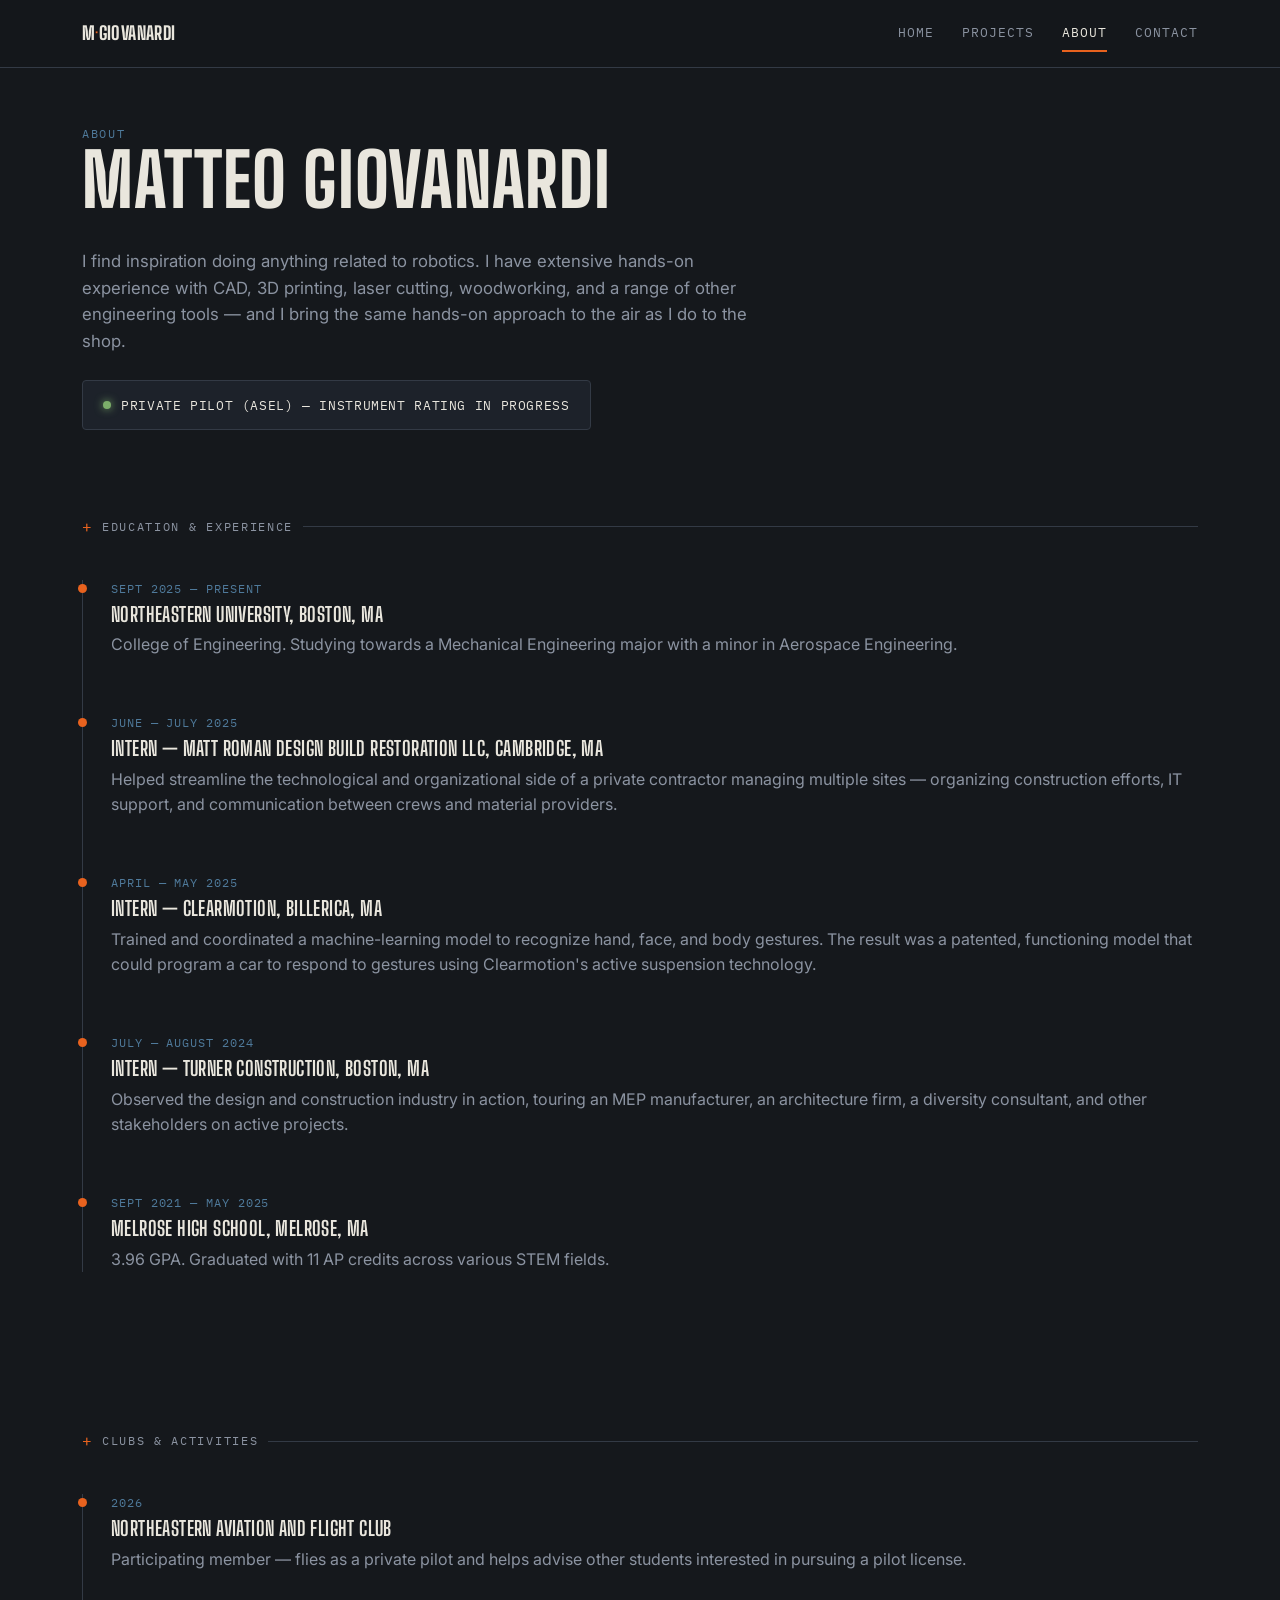
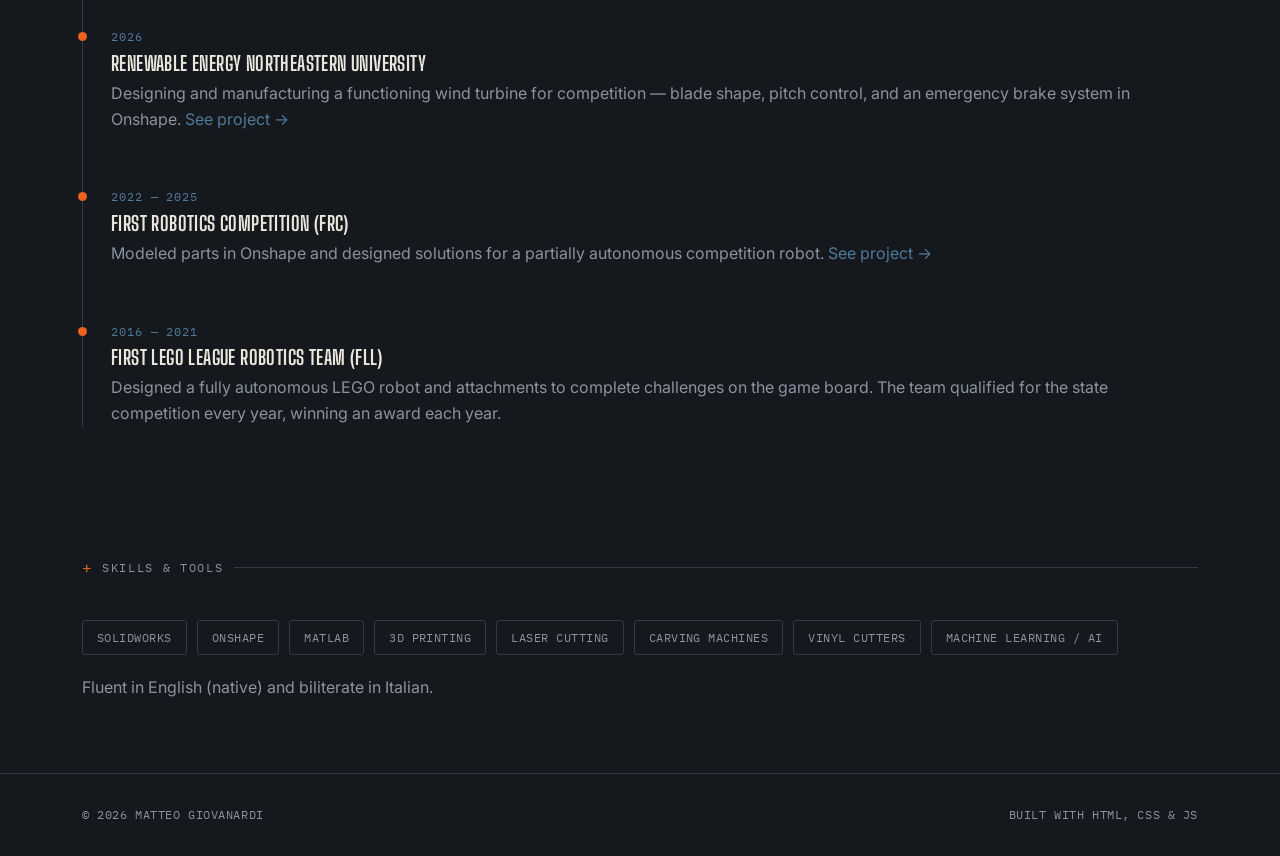
==== about.html @ d6d975fe "Add portfolio site Static HTML/CSS/JS portfolio, served from the repo root as a GitHub Pages user si" ====
<!DOCTYPE html>
<html lang="en">
<head>
<meta charset="UTF-8">
<meta name="viewport" content="width=device-width, initial-scale=1.0">
<title>About — Matteo Giovanardi</title>
<meta name="description" content="About Matteo Giovanardi — mechanical engineering student, aerospace minor, private pilot.">
<link rel="stylesheet" href="css/styles.css">
</head>
<body data-page="about">

<nav class="site-nav">
  <div class="wrap">
    <a class="nav-mark" href="index.html">M<span>·</span>GIOVANARDI</a>
    <button class="nav-toggle" aria-label="Toggle navigation">≡</button>
    <ul class="nav-links">
      <li><a data-page="home" href="index.html">Home</a></li>
      <li><a data-page="projects" href="projects.html">Projects</a></li>
      <li><a data-page="about" href="about.html">About</a></li>
      <li><a data-page="contact" href="contact.html">Contact</a></li>
    </ul>
  </div>
</nav>

<header style="padding:56px 0 0;">
  <div class="wrap">
    <div class="eyebrow">About</div>
    <h1>Matteo Giovanardi</h1>
    <p class="dim" style="max-width:64ch; font-size:1.05rem;">
      I find inspiration doing anything related to robotics. I have extensive
      hands-on experience with CAD, 3D printing, laser cutting, woodworking,
      and a range of other engineering tools — and I bring the same
      hands-on approach to the air as I do to the shop.
    </p>
    <div class="status-gauge" style="margin-top:8px;">
      <span class="dot"></span>
      Private Pilot (ASEL) — Instrument Rating in progress
    </div>
  </div>
</header>

<section>
  <div class="wrap">
    <div class="tick-rule"><span class="tick-label">Education &amp; Experience</span></div>
    <div class="timeline">

      <div class="timeline-item">
        <div class="t-date">Sept 2025 — Present</div>
        <h3>Northeastern University, Boston, MA</h3>
        <p class="dim">College of Engineering. Studying towards a Mechanical Engineering
          major with a minor in Aerospace Engineering.</p>
      </div>

      <div class="timeline-item">
        <div class="t-date">June — July 2025</div>
        <h3>Intern — Matt Roman Design Build Restoration LLC, Cambridge, MA</h3>
        <p class="dim">Helped streamline the technological and organizational side of a
          private contractor managing multiple sites — organizing construction
          efforts, IT support, and communication between crews and material
          providers.</p>
      </div>

      <div class="timeline-item">
        <div class="t-date">April — May 2025</div>
        <h3>Intern — Clearmotion, Billerica, MA</h3>
        <p class="dim">Trained and coordinated a machine-learning model to recognize
          hand, face, and body gestures. The result was a patented, functioning
          model that could program a car to respond to gestures using
          Clearmotion's active suspension technology.</p>
      </div>

      <div class="timeline-item">
        <div class="t-date">July — August 2024</div>
        <h3>Intern — Turner Construction, Boston, MA</h3>
        <p class="dim">Observed the design and construction industry in action,
          touring an MEP manufacturer, an architecture firm, a diversity
          consultant, and other stakeholders on active projects.</p>
      </div>

      <div class="timeline-item">
        <div class="t-date">Sept 2021 — May 2025</div>
        <h3>Melrose High School, Melrose, MA</h3>
        <p class="dim">3.96 GPA. Graduated with 11 AP credits across various STEM
          fields.</p>
      </div>

    </div>
  </div>
</section>

<section class="tight">
  <div class="wrap">
    <div class="tick-rule"><span class="tick-label">Clubs &amp; Activities</span></div>
    <div class="timeline">
      <div class="timeline-item">
        <div class="t-date">2026</div>
        <h3>Northeastern Aviation and Flight Club</h3>
        <p class="dim">Participating member — flies as a private pilot and helps
          advise other students interested in pursuing a pilot license.</p>
      </div>
      <div class="timeline-item">
        <div class="t-date">2026</div>
        <h3>Renewable Energy Northeastern University</h3>
        <p class="dim">Designing and manufacturing a functioning wind turbine for
          competition — blade shape, pitch control, and an emergency brake
          system in Onshape. <a href="project.html?slug=wind-turbine-competition">See project →</a></p>
      </div>
      <div class="timeline-item">
        <div class="t-date">2022 — 2025</div>
        <h3>FIRST Robotics Competition (FRC)</h3>
        <p class="dim">Modeled parts in Onshape and designed solutions for a
          partially autonomous competition robot. <a href="project.html?slug=frc-robot-design">See project →</a></p>
      </div>
      <div class="timeline-item">
        <div class="t-date">2016 — 2021</div>
        <h3>First LEGO League Robotics Team (FLL)</h3>
        <p class="dim">Designed a fully autonomous LEGO robot and attachments to
          complete challenges on the game board. The team qualified for the
          state competition every year, winning an award each year.</p>
      </div>
    </div>
  </div>
</section>

<section class="tight">
  <div class="wrap">
    <div class="tick-rule"><span class="tick-label">Skills &amp; Tools</span></div>
    <div class="skills-grid">
      <span class="chip">SolidWorks</span>
      <span class="chip">Onshape</span>
      <span class="chip">MATLAB</span>
      <span class="chip">3D Printing</span>
      <span class="chip">Laser Cutting</span>
      <span class="chip">Carving Machines</span>
      <span class="chip">Vinyl Cutters</span>
      <span class="chip">Machine Learning / AI</span>
    </div>
    <p class="dim" style="margin-top:20px;">Fluent in English (native) and biliterate in Italian.</p>
  </div>
</section>

<footer>
  <div class="wrap" style="display:flex;justify-content:space-between;width:100%;flex-wrap:wrap;gap:10px;">
    <span>© 2026 Matteo Giovanardi</span>
    <span>Built with HTML, CSS &amp; JS</span>
  </div>
</footer>

<script src="js/projects-data.js"></script>
<script src="js/main.js"></script>
</body>
</html>
---- css/styles.css ----
/* =========================================================
   Matteo Giovanardi — Portfolio
   Design language: instrument panel + engineering title block.
   Grounded in the actual materials of the work: machined part
   tags, drawing spec sheets, panel switches, placard type.
   ========================================================= */

@import url('https://fonts.googleapis.com/css2?family=Big+Shoulders+Display:wght@600;700;800&family=Inter:wght@400;500;600&family=IBM+Plex+Mono:wght@400;500;600&display=swap');

:root {
  /* Color */
  --color-bg: #15181c;
  --color-surface: #1d222a;
  --color-surface-raised: #262c35;
  --color-text: #e9e6dd;
  --color-text-dim: #8b93a1;
  --color-accent: #e8621e;
  --color-accent-dim: #a8481a;
  --color-accent-2: #4f7a9b;
  --color-rule: #333a45;

  /* Type */
  --font-display: 'Big Shoulders Display', sans-serif;
  --font-body: 'Inter', sans-serif;
  --font-mono: 'IBM Plex Mono', monospace;

  /* Layout */
  --content-width: 1180px;
  --nav-height: 68px;
}

* { box-sizing: border-box; }

html { scroll-behavior: smooth; }

body {
  margin: 0;
  background: var(--color-bg);
  color: var(--color-text);
  font-family: var(--font-body);
  font-size: 16px;
  line-height: 1.6;
  -webkit-font-smoothing: antialiased;
}

@media (prefers-reduced-motion: reduce) {
  html { scroll-behavior: auto; }
  * { animation-duration: 0.001ms !important; transition-duration: 0.001ms !important; }
}

a { color: var(--color-accent-2); text-decoration: none; }
a:hover { color: var(--color-accent); }

img { max-width: 100%; display: block; }

:focus-visible {
  outline: 2px solid var(--color-accent);
  outline-offset: 3px;
}

.wrap {
  max-width: var(--content-width);
  margin: 0 auto;
  padding: 0 32px;
}

.eyebrow {
  font-family: var(--font-mono);
  font-size: 12px;
  letter-spacing: 0.14em;
  text-transform: uppercase;
  color: var(--color-accent-2);
}

h1, h2, h3 {
  font-family: var(--font-display);
  font-weight: 700;
  text-transform: uppercase;
  letter-spacing: 0.01em;
  margin: 0 0 0.4em 0;
  line-height: 1.02;
}

h1 { font-size: clamp(2.6rem, 6vw, 4.6rem); font-weight: 800; }
h2 { font-size: clamp(1.7rem, 3.4vw, 2.4rem); }
h3 { font-size: 1.25rem; letter-spacing: 0.02em; }

p { margin: 0 0 1em 0; color: var(--color-text); }
.dim { color: var(--color-text-dim); }

/* ---------- Nav: instrument-panel strip ---------- */

.site-nav {
  position: sticky;
  top: 0;
  z-index: 50;
  height: var(--nav-height);
  display: flex;
  align-items: center;
  background: rgba(21, 24, 28, 0.92);
  backdrop-filter: blur(6px);
  border-bottom: 1px solid var(--color-rule);
}

.site-nav .wrap {
  display: flex;
  align-items: center;
  justify-content: space-between;
  width: 100%;
}

.nav-mark {
  font-family: var(--font-display);
  font-weight: 800;
  font-size: 1.15rem;
  letter-spacing: 0.02em;
  text-transform: uppercase;
  color: var(--color-text);
}
.nav-mark span { color: var(--color-accent); }
.nav-mark:hover { color: var(--color-text); }

.nav-links {
  display: flex;
  gap: 28px;
  list-style: none;
  margin: 0;
  padding: 0;
  font-family: var(--font-mono);
  font-size: 12.5px;
  letter-spacing: 0.08em;
  text-transform: uppercase;
}

.nav-links a {
  color: var(--color-text-dim);
  position: relative;
  padding-bottom: 4px;
  display: inline-block;
}
.nav-links a:hover { color: var(--color-text); }
.nav-links a.active { color: var(--color-text); }
.nav-links a.active::after {
  content: "";
  position: absolute;
  left: 0; right: 0; bottom: -6px;
  height: 2px;
  background: var(--color-accent);
}

.nav-toggle {
  display: none;
  background: none;
  border: 1px solid var(--color-rule);
  color: var(--color-text);
  width: 40px;
  height: 36px;
  border-radius: 3px;
  font-family: var(--font-mono);
  font-size: 16px;
  cursor: pointer;
}

@media (max-width: 720px) {
  .nav-links {
    position: absolute;
    top: var(--nav-height);
    left: 0; right: 0;
    background: var(--color-bg);
    border-bottom: 1px solid var(--color-rule);
    flex-direction: column;
    gap: 0;
    padding: 8px 32px 16px;
    display: none;
  }
  .nav-links.open { display: flex; }
  .nav-links li { padding: 10px 0; border-bottom: 1px solid var(--color-rule); }
  .nav-links li:last-child { border-bottom: none; }
  .nav-toggle { display: block; }
}

/* ---------- Cross-hair rule / section divider ---------- */

.tick-rule {
  display: flex;
  align-items: center;
  gap: 10px;
  margin: 0 0 40px 0;
  color: var(--color-text-dim);
}
.tick-rule::before {
  content: "+";
  font-family: var(--font-mono);
  color: var(--color-accent);
}
.tick-rule::after {
  content: "";
  flex: 1;
  height: 1px;
  background: var(--color-rule);
}
.tick-rule .tick-label {
  font-family: var(--font-mono);
  font-size: 12px;
  letter-spacing: 0.14em;
  text-transform: uppercase;
}

section { padding: 84px 0; }
section.tight { padding: 56px 0; }

/* ---------- Hero ---------- */

.hero {
  position: relative;
  min-height: 86vh;
  display: flex;
  align-items: flex-end;
  overflow: hidden;
  border-bottom: 1px solid var(--color-rule);
}

.hero-media {
  position: absolute;
  inset: 0;
  z-index: 0;
}
.hero-media img {
  width: 100%; height: 100%;
  object-fit: cover;
  object-position: center 60%;
  filter: saturate(0.9) brightness(0.55);
}
.hero-media::after {
  content: "";
  position: absolute; inset: 0;
  background: linear-gradient(180deg, rgba(21,24,28,0.35) 0%, rgba(21,24,28,0.55) 45%, rgba(21,24,28,0.97) 100%);
}

.hero-content {
  position: relative;
  z-index: 1;
  width: 100%;
  padding: 64px 0 56px;
}

.hero-role {
  font-family: var(--font-mono);
  font-size: 13px;
  letter-spacing: 0.12em;
  text-transform: uppercase;
  color: var(--color-accent);
  margin-bottom: 14px;
}

.hero h1 { color: var(--color-accent-2); max-width: 12ch; }

.hero-sub {
  max-width: 54ch;
  font-size: 1.05rem;
  color: var(--color-text-dim);
  margin-top: 18px;
}

.hero-actions {
  display: flex;
  gap: 14px;
  margin-top: 32px;
  flex-wrap: wrap;
}

/* ---------- Buttons ---------- */

.btn {
  display: inline-flex;
  align-items: center;
  gap: 8px;
  font-family: var(--font-mono);
  font-size: 13px;
  letter-spacing: 0.06em;
  text-transform: uppercase;
  padding: 13px 22px;
  border-radius: 3px;
  border: 1px solid var(--color-rule);
  transition: border-color 0.15s ease, background 0.15s ease, color 0.15s ease;
}

.btn-primary {
  background: var(--color-accent);
  border-color: var(--color-accent);
  color: var(--color-bg);
  font-weight: 600;
}
.btn-primary:hover { background: #ff7128; border-color: #ff7128; color: var(--color-bg); }

.btn-ghost { color: var(--color-text); }
.btn-ghost:hover { border-color: var(--color-text-dim); color: var(--color-text); }

/* ---------- Stat strip (title-block style) ---------- */

.spec-strip {
  display: grid;
  grid-template-columns: repeat(4, 1fr);
  border-top: 1px solid var(--color-rule);
  border-bottom: 1px solid var(--color-rule);
}
.spec-cell {
  padding: 20px 24px;
  border-right: 1px solid var(--color-rule);
}
.spec-cell:last-child { border-right: none; }
.spec-cell .label {
  font-family: var(--font-mono);
  font-size: 11px;
  letter-spacing: 0.12em;
  text-transform: uppercase;
  color: var(--color-text-dim);
  margin-bottom: 6px;
}
.spec-cell .value {
  font-family: var(--font-display);
  font-size: 1.5rem;
  font-weight: 700;
  text-transform: uppercase;
}

@media (max-width: 720px) {
  .spec-strip { grid-template-columns: repeat(2, 1fr); }
  .spec-cell:nth-child(2n) { border-right: none; }
  .spec-cell:nth-child(n+3) { border-top: 1px solid var(--color-rule); }
}

/* ---------- Category filter (panel switches) ---------- */

.filter-row {
  display: flex;
  flex-wrap: wrap;
  gap: 10px;
  margin-bottom: 44px;
}

.filter-btn {
  font-family: var(--font-mono);
  font-size: 12px;
  letter-spacing: 0.08em;
  text-transform: uppercase;
  padding: 9px 16px;
  border: 1px solid var(--color-rule);
  border-radius: 20px;
  background: transparent;
  color: var(--color-text-dim);
  cursor: pointer;
  transition: all 0.15s ease;
}
.filter-btn:hover { border-color: var(--color-text-dim); color: var(--color-text); }
.filter-btn.active {
  background: var(--color-accent);
  border-color: var(--color-accent);
  color: var(--color-bg);
  font-weight: 600;
}

/* ---------- Project grid + part-tag cards ---------- */

.project-grid {
  display: grid;
  grid-template-columns: repeat(3, 1fr);
  gap: 28px;
}

@media (max-width: 980px) { .project-grid { grid-template-columns: repeat(2, 1fr); } }
@media (max-width: 640px) { .project-grid { grid-template-columns: 1fr; } }

.project-card {
  background: var(--color-surface);
  border: 1px solid var(--color-rule);
  border-radius: 4px;
  overflow: hidden;
  display: flex;
  flex-direction: column;
  transition: transform 0.18s ease, border-color 0.18s ease;
}
.project-card:hover {
  transform: translateY(-3px);
  border-color: var(--color-accent-dim);
}

.card-media {
  aspect-ratio: 4 / 3;
  background: var(--color-surface-raised);
  position: relative;
  overflow: hidden;
}
.card-media img { width: 100%; height: 100%; object-fit: cover; }
.card-media .no-image {
  position: absolute; inset: 0;
  display: flex; align-items: center; justify-content: center;
  font-family: var(--font-mono);
  font-size: 12px;
  color: var(--color-text-dim);
  letter-spacing: 0.08em;
  text-transform: uppercase;
}

.card-tag-strip {
  display: flex;
  justify-content: space-between;
  align-items: center;
  padding: 10px 16px;
  font-family: var(--font-mono);
  font-size: 11px;
  letter-spacing: 0.08em;
  text-transform: uppercase;
  color: var(--color-accent-2);
  border-bottom: 1px solid var(--color-rule);
}

.card-body { padding: 18px 18px 20px; flex: 1; display: flex; flex-direction: column; }
.card-body h3 { margin-bottom: 8px; }
.card-body p { font-size: 0.92rem; color: var(--color-text-dim); flex: 1; }

.chip-row { display: flex; flex-wrap: wrap; gap: 6px; margin-top: 12px; }
.chip {
  font-family: var(--font-mono);
  font-size: 10.5px;
  letter-spacing: 0.04em;
  text-transform: uppercase;
  padding: 4px 9px;
  border: 1px solid var(--color-rule);
  border-radius: 3px;
  color: var(--color-text-dim);
}

.card-link {
  display: block;
  color: inherit;
  text-decoration: none;
}
.card-link:hover .card-body h3 { color: var(--color-accent); }

.draft-flag {
  color: var(--color-accent);
  font-family: var(--font-mono);
  font-size: 10px;
  letter-spacing: 0.06em;
}

/* ---------- Project detail page ---------- */

.detail-header { padding: 48px 0 32px; border-bottom: 1px solid var(--color-rule); }
.back-link {
  font-family: var(--font-mono);
  font-size: 12px;
  letter-spacing: 0.08em;
  text-transform: uppercase;
  color: var(--color-text-dim);
  display: inline-block;
  margin-bottom: 22px;
}
.back-link:hover { color: var(--color-accent); }

.detail-layout {
  display: grid;
  grid-template-columns: 1fr 300px;
  gap: 56px;
  align-items: start;
  padding: 48px 0 96px;
}
@media (max-width: 860px) { .detail-layout { grid-template-columns: 1fr; } }

.detail-media img {
  width: 100%;
  border-radius: 4px;
  border: 1px solid var(--color-rule);
  margin-bottom: 16px;
}
.detail-media-thumbs { display: flex; gap: 10px; }
.detail-media-thumbs img {
  width: 84px; height: 64px; object-fit: cover;
  border-radius: 3px; border: 1px solid var(--color-rule);
  cursor: pointer;
}

.detail-body p { font-size: 1.02rem; }

.spec-sheet {
  background: var(--color-surface);
  border: 1px solid var(--color-rule);
  border-radius: 4px;
  padding: 24px;
  position: sticky;
  top: calc(var(--nav-height) + 24px);
}
.spec-sheet .spec-title {
  font-family: var(--font-mono);
  font-size: 11px;
  letter-spacing: 0.14em;
  text-transform: uppercase;
  color: var(--color-accent);
  border-bottom: 1px solid var(--color-rule);
  padding-bottom: 12px;
  margin-bottom: 16px;
}
.spec-row { margin-bottom: 16px; }
.spec-row .label {
  font-family: var(--font-mono);
  font-size: 10.5px;
  letter-spacing: 0.1em;
  text-transform: uppercase;
  color: var(--color-text-dim);
  margin-bottom: 4px;
}
.spec-row .val { font-size: 0.94rem; }
.spec-row .chip-row { margin-top: 4px; }
.spec-links { display: flex; flex-direction: column; gap: 8px; margin-top: 4px; }

/* ---------- About page ---------- */

.timeline { border-left: 1px solid var(--color-rule); padding-left: 28px; }
.timeline-item { position: relative; padding-bottom: 40px; }
.timeline-item:last-child { padding-bottom: 0; }
.timeline-item::before {
  content: "";
  position: absolute;
  left: -33px; top: 4px;
  width: 9px; height: 9px;
  border-radius: 50%;
  background: var(--color-accent);
}
.timeline-item .t-date {
  font-family: var(--font-mono);
  font-size: 11.5px;
  letter-spacing: 0.08em;
  text-transform: uppercase;
  color: var(--color-accent-2);
  margin-bottom: 6px;
}

.status-gauge {
  display: inline-flex;
  align-items: center;
  gap: 10px;
  background: var(--color-surface);
  border: 1px solid var(--color-rule);
  border-radius: 4px;
  padding: 14px 20px;
  font-family: var(--font-mono);
  font-size: 12.5px;
  letter-spacing: 0.05em;
  text-transform: uppercase;
}
.status-gauge .dot {
  width: 8px; height: 8px; border-radius: 50%;
  background: #7cae6a;
  box-shadow: 0 0 8px #7cae6a;
}

.skills-grid { display: flex; flex-wrap: wrap; gap: 10px; }
.skills-grid .chip { font-size: 12px; padding: 7px 14px; }

/* ---------- Contact ---------- */

.contact-grid {
  display: grid;
  grid-template-columns: repeat(3, 1fr);
  gap: 20px;
}
@media (max-width: 720px) { .contact-grid { grid-template-columns: 1fr; } }

.contact-card {
  background: var(--color-surface);
  border: 1px solid var(--color-rule);
  border-radius: 4px;
  padding: 26px;
}
.contact-card .label {
  font-family: var(--font-mono);
  font-size: 11px;
  letter-spacing: 0.12em;
  text-transform: uppercase;
  color: var(--color-text-dim);
  margin-bottom: 10px;
}
.contact-card .value { font-size: 1.05rem; font-weight: 500; }

/* ---------- Footer ---------- */

footer {
  border-top: 1px solid var(--color-rule);
  padding: 32px 0;
  font-family: var(--font-mono);
  font-size: 11.5px;
  letter-spacing: 0.05em;
  text-transform: uppercase;
  color: var(--color-text-dim);
  display: flex;
  justify-content: space-between;
  flex-wrap: wrap;
  gap: 10px;
}

.empty-state {
  padding: 60px 20px;
  text-align: center;
  color: var(--color-text-dim);
  font-family: var(--font-mono);
  font-size: 13px;
  letter-spacing: 0.06em;
  text-transform: uppercase;
  border: 1px dashed var(--color-rule);
  border-radius: 4px;
}
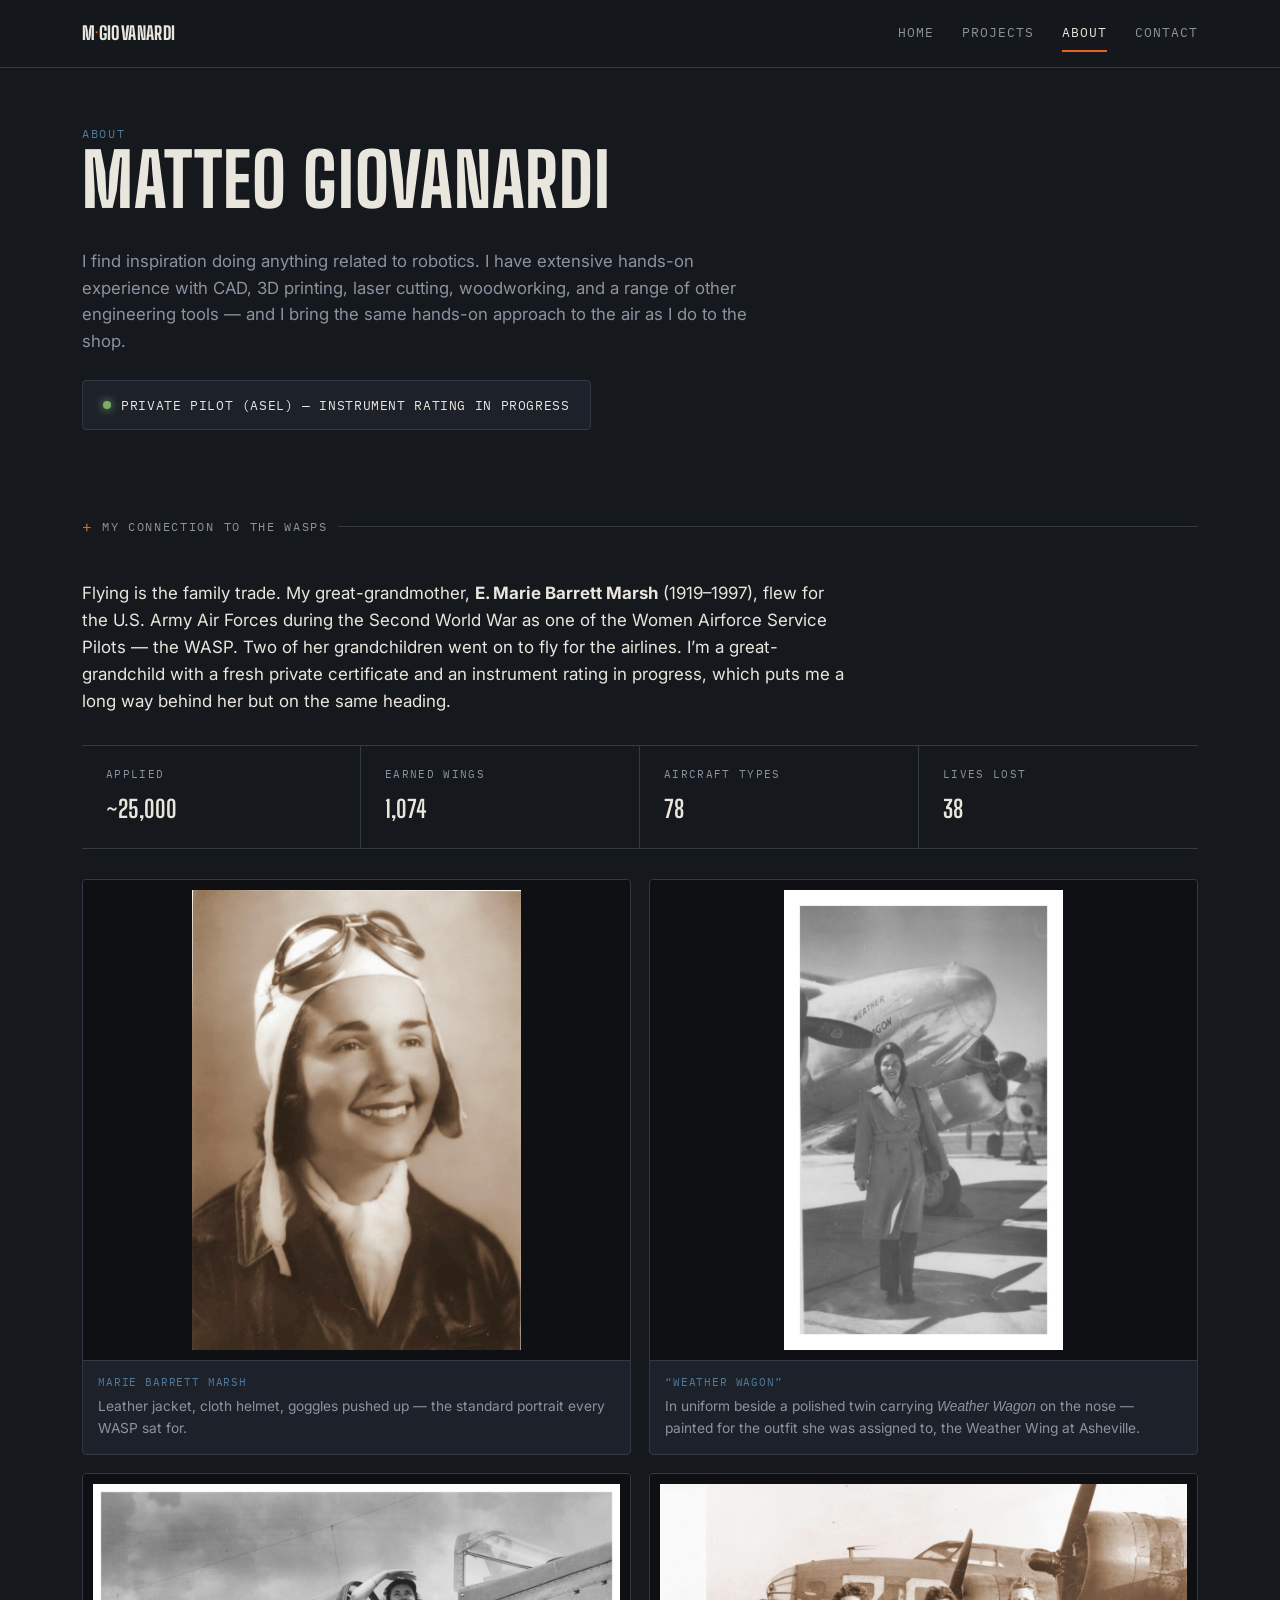
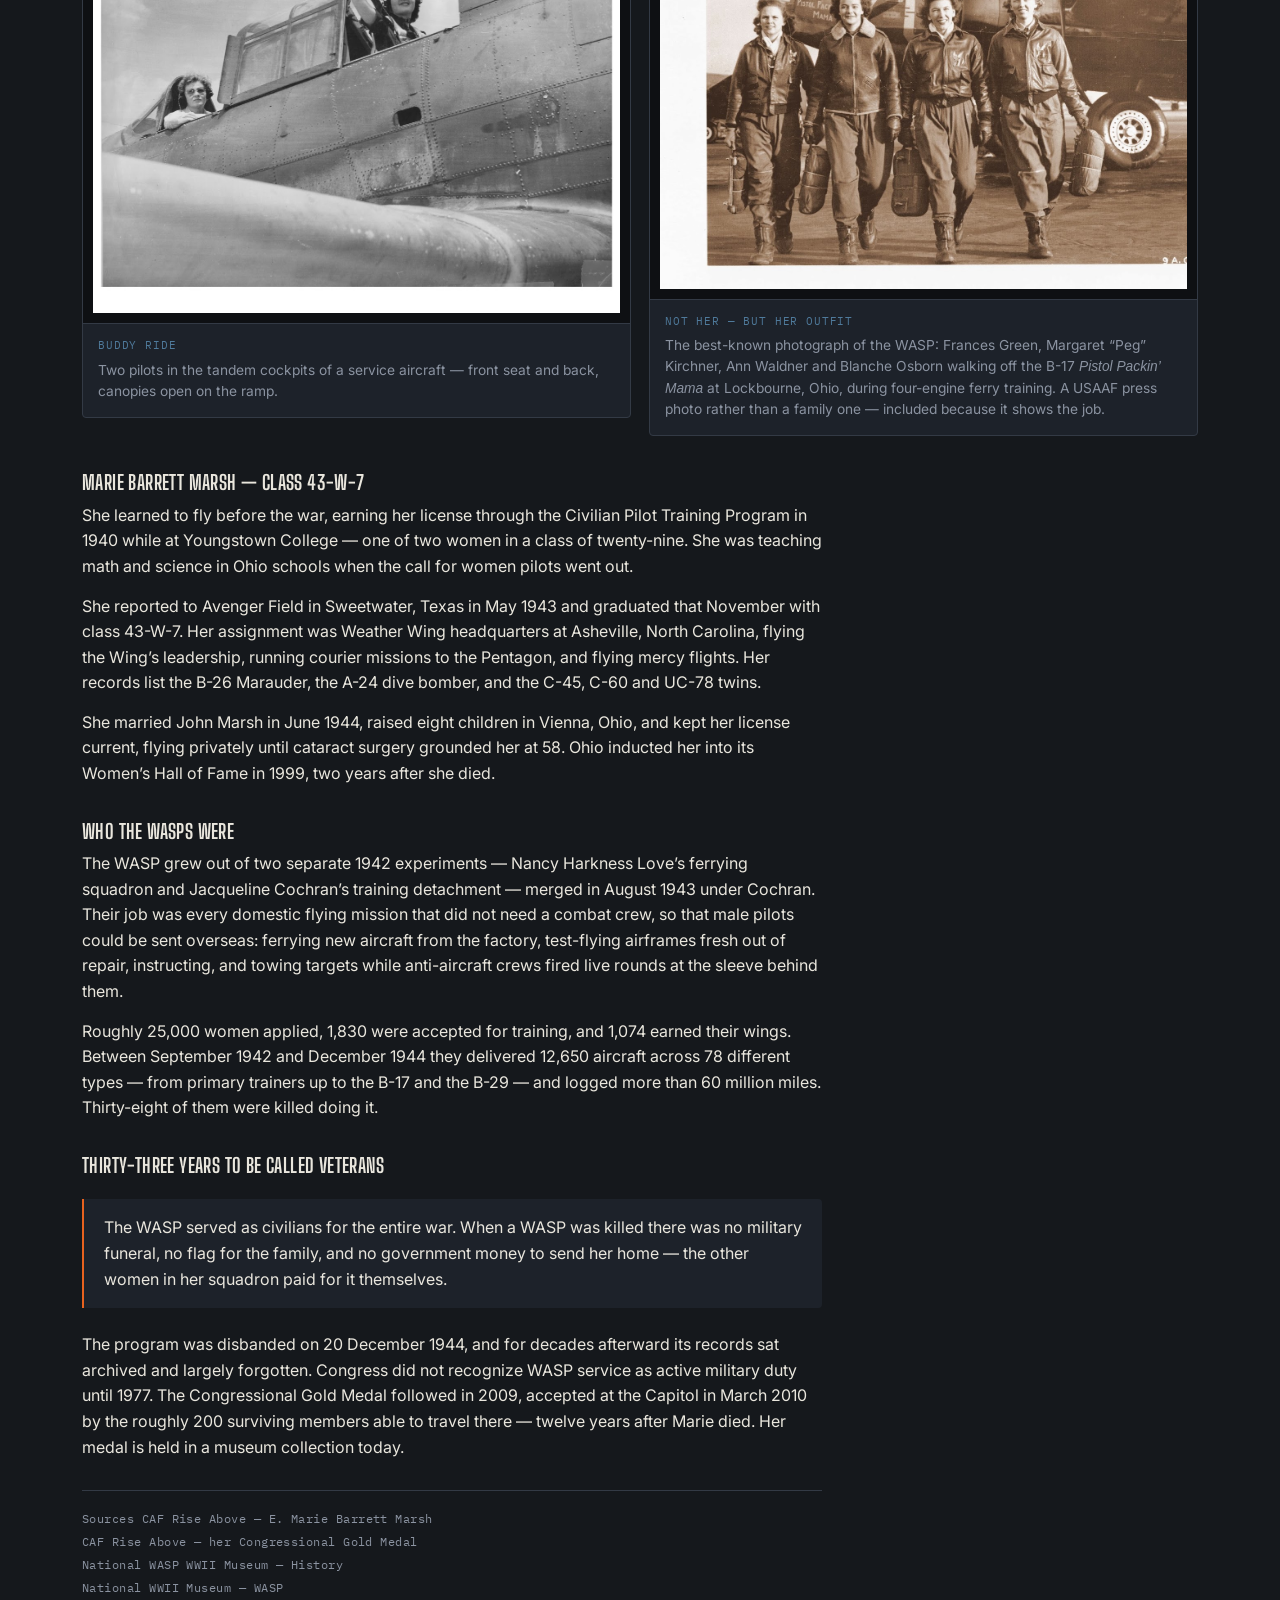
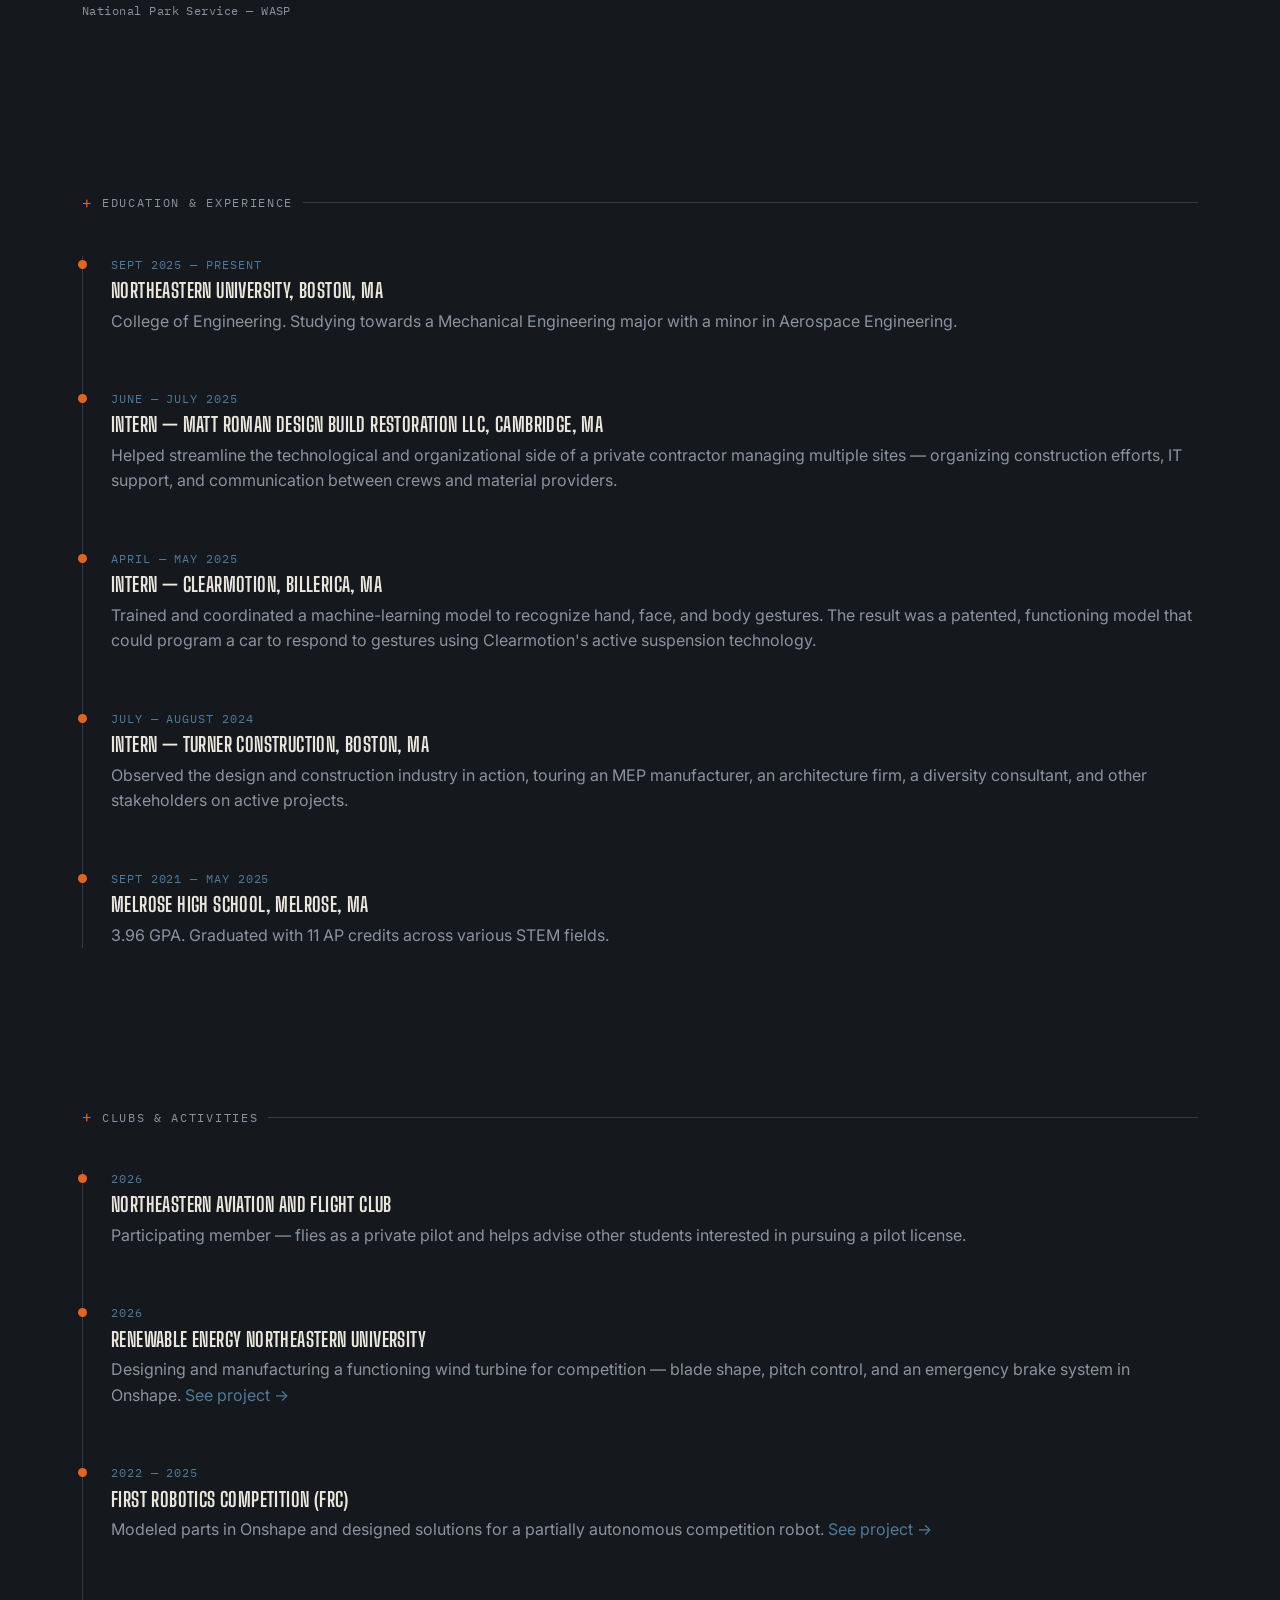
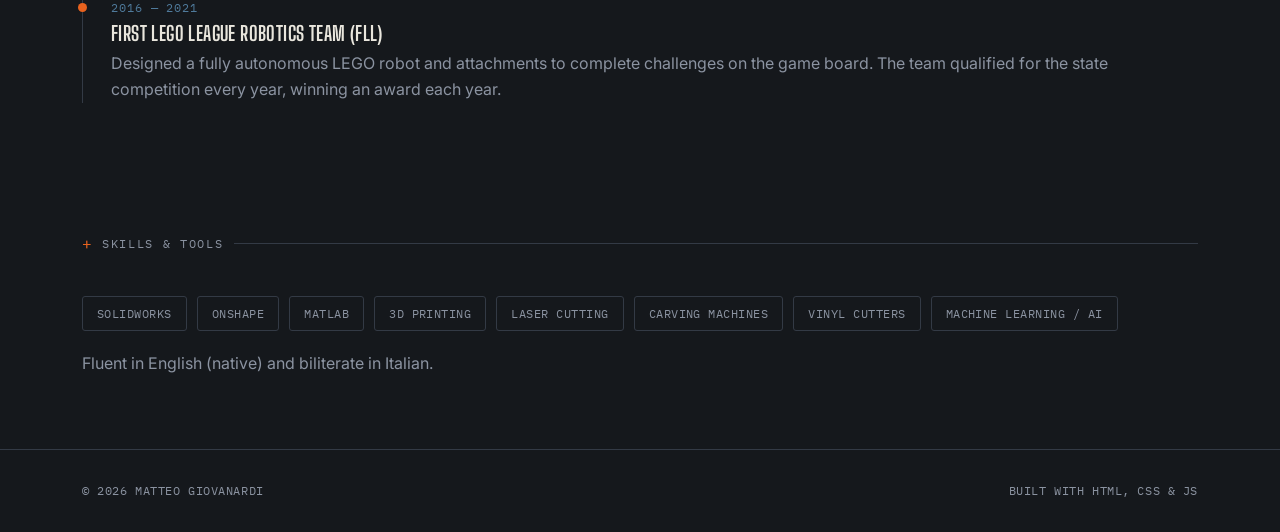
==== commit 3305d81f: "About: add "My Connection to the WASPs" section Adds a section to about.html on the family connectio" ====
--- a/about.html
+++ b/about.html
@@ -4,7 +4,7 @@
 <meta charset="UTF-8">
 <meta name="viewport" content="width=device-width, initial-scale=1.0">
 <title>About — Matteo Giovanardi</title>
-<meta name="description" content="About Matteo Giovanardi — mechanical engineering student, aerospace minor, private pilot.">
+<meta name="description" content="About Matteo Giovanardi — mechanical engineering student at Northeastern, aerospace minor, private pilot — and the story of his great-grandmother Marie Barrett Marsh, a WWII Women Airforce Service Pilot (WASP).">
 <link rel="stylesheet" href="css/styles.css">
 </head>
 <body data-page="about">
@@ -41,6 +41,175 @@
 
 <section>
   <div class="wrap">
+    <div class="tick-rule"><span class="tick-label">My Connection to the WASPs</span></div>
+
+    <p class="wasp-lede">
+      Flying is the family trade. My great-grandmother, <strong>E. Marie Barrett
+      Marsh</strong> (1919&ndash;1997), flew for the U.S. Army Air Forces during the
+      Second World War as one of the Women Airforce Service Pilots &mdash; the WASP.
+      Two of her grandchildren went on to fly for the airlines. I&rsquo;m a
+      great-grandchild with a fresh private certificate and an instrument rating in
+      progress, which puts me a long way behind her but on the same heading.
+    </p>
+
+    <div class="spec-strip">
+      <div class="spec-cell">
+        <div class="label">Applied</div>
+        <div class="value">~25,000</div>
+      </div>
+      <div class="spec-cell">
+        <div class="label">Earned Wings</div>
+        <div class="value">1,074</div>
+      </div>
+      <div class="spec-cell">
+        <div class="label">Aircraft Types</div>
+        <div class="value">78</div>
+      </div>
+      <div class="spec-cell">
+        <div class="label">Lives Lost</div>
+        <div class="value">38</div>
+      </div>
+    </div>
+
+    <!--
+      PHOTO CAPTIONS - please verify before this merges to main:
+        1. "Weather Wagon" - aircraft type not identified. Her records list the
+           C-45, C-60 and UC-78 twins; if you know which one this is, name it.
+        2. "Buddy ride" - is Marie in this photo, and which seat? Type unconfirmed.
+        3. Portrait - assumed to be Marie. Add the date if you know it.
+        4. B-17 photo is the well-known USAAF press photograph, NOT family.
+           Captioned as such deliberately. Do not let it read as her.
+    -->
+    <div class="archive-grid">
+
+      <figure>
+        <div class="frame">
+          <img src="assets/images/wasp/marie-barrett-marsh-portrait.jpg"
+               alt="Portrait of Marie Barrett Marsh in a leather flight jacket, cloth flying helmet and goggles.">
+        </div>
+        <figcaption>
+          <span class="cap-label">Marie Barrett Marsh</span>
+          Leather jacket, cloth helmet, goggles pushed up &mdash; the standard
+          portrait every WASP sat for.
+        </figcaption>
+      </figure>
+
+      <figure>
+        <div class="frame">
+          <img src="assets/images/wasp/marie-barrett-marsh-weather-wagon.jpg"
+               alt="A WASP in uniform standing in front of a polished twin-engine aircraft with WEATHER WAGON painted on the nose.">
+        </div>
+        <figcaption>
+          <span class="cap-label">&ldquo;Weather Wagon&rdquo;</span>
+          In uniform beside a polished twin carrying <em>Weather Wagon</em> on the
+          nose &mdash; painted for the outfit she was assigned to, the Weather Wing
+          at Asheville.
+        </figcaption>
+      </figure>
+
+      <figure>
+        <div class="frame">
+          <img src="assets/images/wasp/marie-barrett-marsh-buddy-ride.jpg"
+               alt="Two women pilots in the tandem cockpits of a military aircraft, one shielding her eyes against the sun.">
+        </div>
+        <figcaption>
+          <span class="cap-label">Buddy ride</span>
+          Two pilots in the tandem cockpits of a service aircraft &mdash; front seat
+          and back, canopies open on the ramp.
+        </figcaption>
+      </figure>
+
+      <figure>
+        <div class="frame">
+          <img src="assets/images/wasp/wasp-b17-pistol-packin-mama.jpg"
+               alt="Four WASP pilots in flight jackets carrying parachutes, walking away from a B-17 bomber with Pistol Packin Mama painted on the nose.">
+        </div>
+        <figcaption>
+          <span class="cap-label">Not her &mdash; but her outfit</span>
+          The best-known photograph of the WASP: Frances Green, Margaret
+          &ldquo;Peg&rdquo; Kirchner, Ann Waldner and Blanche Osborn walking off the
+          B-17 <em>Pistol Packin&rsquo; Mama</em> at Lockbourne, Ohio, during
+          four-engine ferry training. A USAAF press photo rather than a family one
+          &mdash; included because it shows the job.
+        </figcaption>
+      </figure>
+
+    </div>
+
+    <div class="wasp-body">
+
+      <h3>Marie Barrett Marsh &mdash; Class 43-W-7</h3>
+      <p>
+        She learned to fly before the war, earning her license through the Civilian
+        Pilot Training Program in 1940 while at Youngstown College &mdash; one of two
+        women in a class of twenty-nine. She was teaching math and science in Ohio
+        schools when the call for women pilots went out.
+      </p>
+      <p>
+        She reported to Avenger Field in Sweetwater, Texas in May 1943 and graduated
+        that November with class 43-W-7. Her assignment was Weather Wing headquarters
+        at Asheville, North Carolina, flying the Wing&rsquo;s leadership, running
+        courier missions to the Pentagon, and flying mercy flights. Her records list
+        the B-26 Marauder, the A-24 dive bomber, and the C-45, C-60 and UC-78 twins.
+      </p>
+      <p>
+        She married John Marsh in June 1944, raised eight children in Vienna, Ohio,
+        and kept her license current, flying privately until cataract surgery
+        grounded her at 58. Ohio inducted her into its Women&rsquo;s Hall of Fame in
+        1999, two years after she died.
+      </p>
+
+      <h3>Who the WASPs were</h3>
+      <p>
+        The WASP grew out of two separate 1942 experiments &mdash; Nancy Harkness
+        Love&rsquo;s ferrying squadron and Jacqueline Cochran&rsquo;s training
+        detachment &mdash; merged in August 1943 under Cochran. Their job was every
+        domestic flying mission that did not need a combat crew, so that male pilots
+        could be sent overseas: ferrying new aircraft from the factory, test-flying
+        airframes fresh out of repair, instructing, and towing targets while
+        anti-aircraft crews fired live rounds at the sleeve behind them.
+      </p>
+      <p>
+        Roughly 25,000 women applied, 1,830 were accepted for training, and 1,074
+        earned their wings. Between September 1942 and December 1944 they delivered
+        12,650 aircraft across 78 different types &mdash; from primary trainers up to
+        the B-17 and the B-29 &mdash; and logged more than 60 million miles.
+        Thirty-eight of them were killed doing it.
+      </p>
+
+      <h3>Thirty-three years to be called veterans</h3>
+      <div class="placard">
+        <p>
+          The WASP served as civilians for the entire war. When a WASP was killed
+          there was no military funeral, no flag for the family, and no government
+          money to send her home &mdash; the other women in her squadron paid for it
+          themselves.
+        </p>
+      </div>
+      <p>
+        The program was disbanded on 20 December 1944, and for decades afterward its
+        records sat archived and largely forgotten. Congress did not recognize WASP
+        service as active military duty until 1977. The Congressional Gold Medal
+        followed in 2009, accepted at the Capitol in March 2010 by the roughly 200
+        surviving members able to travel there &mdash; twelve years after Marie died.
+        Her medal is held in a museum collection today.
+      </p>
+
+      <div class="source-list">
+        <span class="cap-label">Sources</span>
+        <a href="https://cafriseabove.org/e-marie-barrett-marsh/" target="_blank" rel="noopener">CAF Rise Above &mdash; E. Marie Barrett Marsh</a><br>
+        <a href="https://cafriseabove.org/wasp_artifact/marie-barrett-marsh-congressional-gold-medal/" target="_blank" rel="noopener">CAF Rise Above &mdash; her Congressional Gold Medal</a><br>
+        <a href="https://waspmuseum.org/history/" target="_blank" rel="noopener">National WASP WWII Museum &mdash; History</a><br>
+        <a href="https://www.nationalww2museum.org/war/articles/wasp-women-airforce-service-pilots" target="_blank" rel="noopener">National WWII Museum &mdash; WASP</a><br>
+        <a href="https://www.nps.gov/articles/000/women-airforce-service-pilots-wasp.htm" target="_blank" rel="noopener">National Park Service &mdash; WASP</a>
+      </div>
+
+    </div>
+  </div>
+</section>
+
+<section>
+  <div class="wrap">
     <div class="tick-rule"><span class="tick-label">Education &amp; Experience</span></div>
     <div class="timeline">
 
--- a/css/styles.css
+++ b/css/styles.css
@@ -610,3 +610,91 @@
   border: 1px dashed var(--color-rule);
   border-radius: 4px;
 }
+
+/* ---------- WASP archive (about.html) ---------- */
+
+.wasp-lede {
+  font-size: 1.06rem;
+  max-width: 70ch;
+  margin-bottom: 30px;
+}
+
+.wasp-body { max-width: 74ch; }
+.wasp-body h3 { margin: 34px 0 10px; }
+.wasp-body p { margin-bottom: 14px; }
+
+.archive-grid {
+  display: grid;
+  grid-template-columns: repeat(2, 1fr);
+  gap: 18px;
+  margin: 30px 0 36px;
+  align-items: start;
+}
+
+@media (max-width: 720px) { .archive-grid { grid-template-columns: 1fr; } }
+
+.archive-grid figure {
+  margin: 0;
+  background: var(--color-surface);
+  border: 1px solid var(--color-rule);
+  border-radius: 4px;
+  overflow: hidden;
+}
+
+.archive-grid .frame {
+  display: flex;
+  justify-content: center;
+  background: #0e1013;
+  border-bottom: 1px solid var(--color-rule);
+  padding: 10px;
+}
+
+.archive-grid img {
+  display: block;
+  max-width: 100%;
+  max-height: 460px;
+  width: auto;
+  height: auto;
+}
+
+.archive-grid figcaption {
+  padding: 13px 15px 15px;
+  font-size: 0.86rem;
+  line-height: 1.55;
+  color: var(--color-text-dim);
+}
+
+.archive-grid .cap-label {
+  display: block;
+  font-family: var(--font-mono);
+  font-size: 10.5px;
+  letter-spacing: 0.08em;
+  text-transform: uppercase;
+  color: var(--color-accent-2);
+  margin-bottom: 6px;
+}
+
+.placard {
+  border-left: 2px solid var(--color-accent);
+  background: var(--color-surface);
+  padding: 16px 20px;
+  margin: 24px 0;
+  border-radius: 0 4px 4px 0;
+}
+
+.placard p { margin: 0; }
+
+.source-list {
+  margin-top: 30px;
+  padding-top: 16px;
+  border-top: 1px solid var(--color-rule);
+  font-family: var(--font-mono);
+  font-size: 11.5px;
+  letter-spacing: 0.04em;
+  line-height: 2;
+  color: var(--color-text-dim);
+}
+
+.source-list .cap-label { color: var(--color-text-dim); margin-bottom: 4px; }
+.source-list a { color: var(--color-text-dim); }
+.source-list a:hover { color: var(--color-accent); }
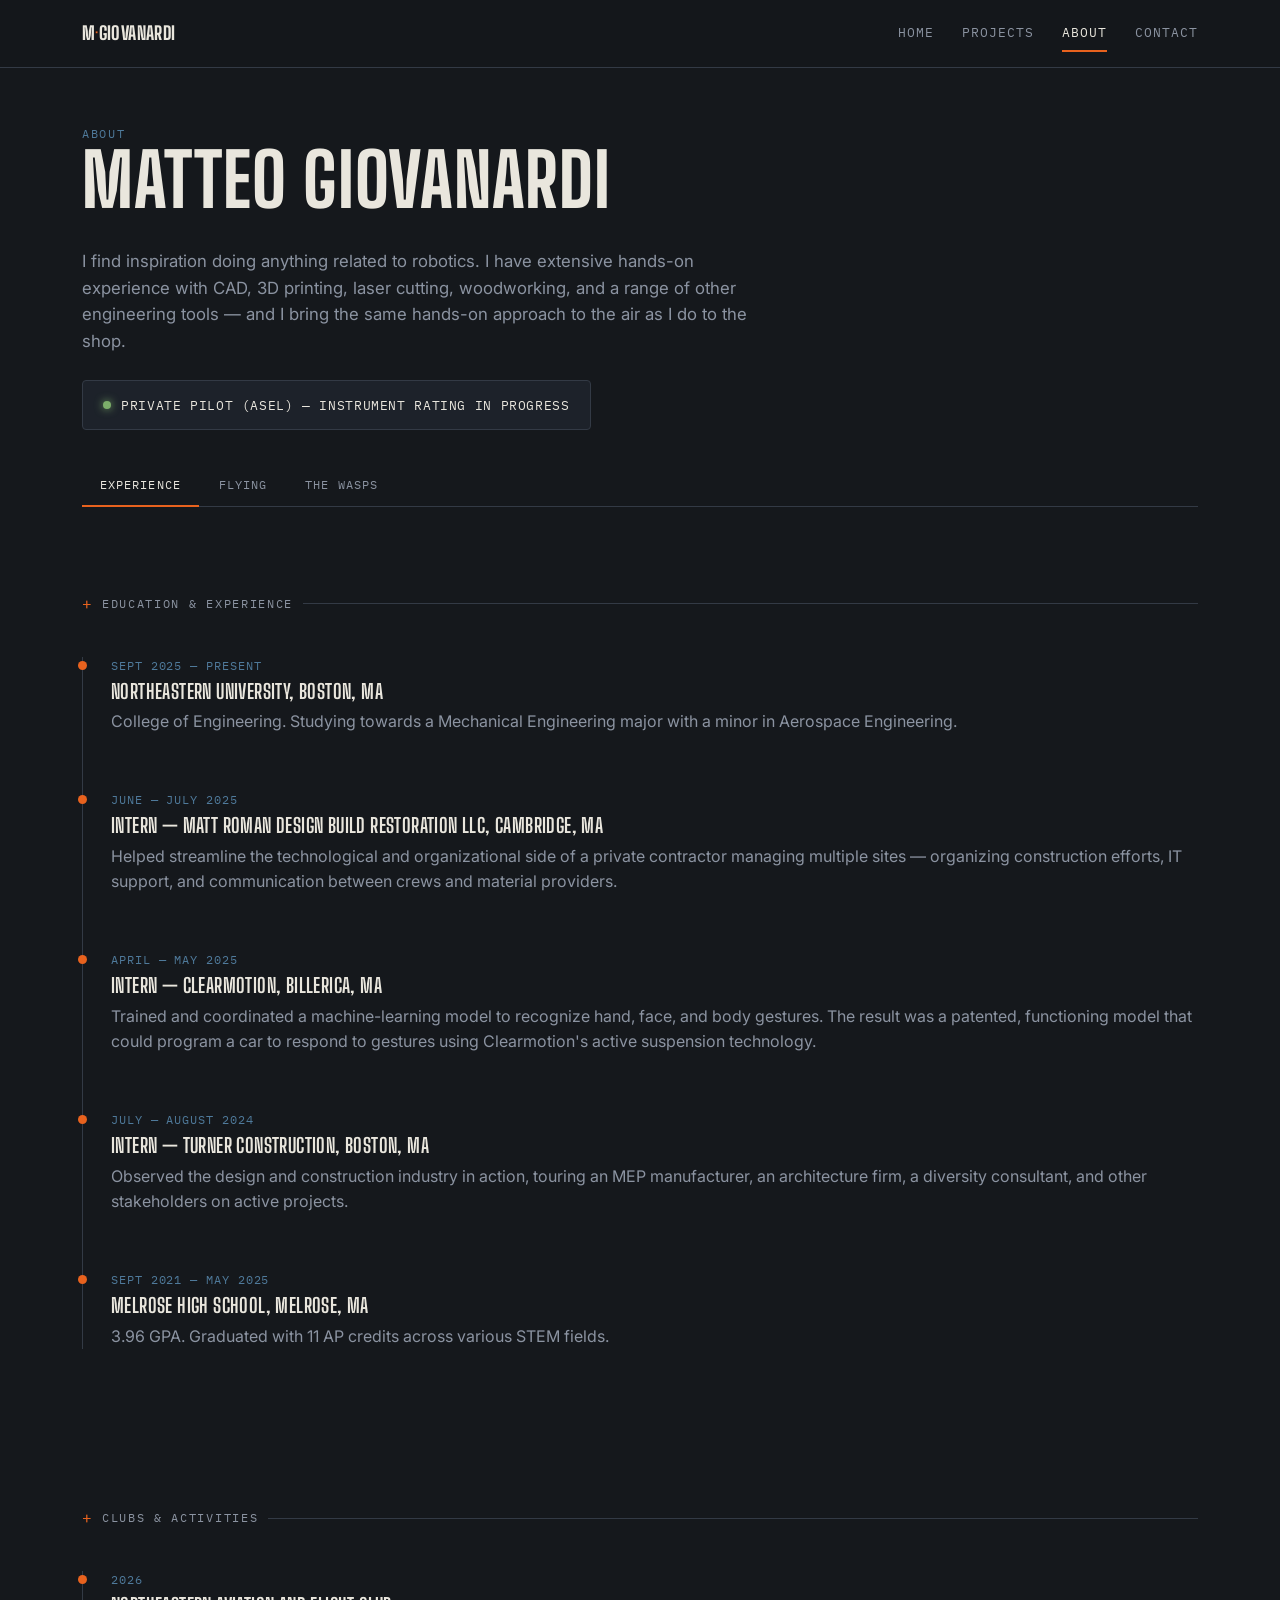
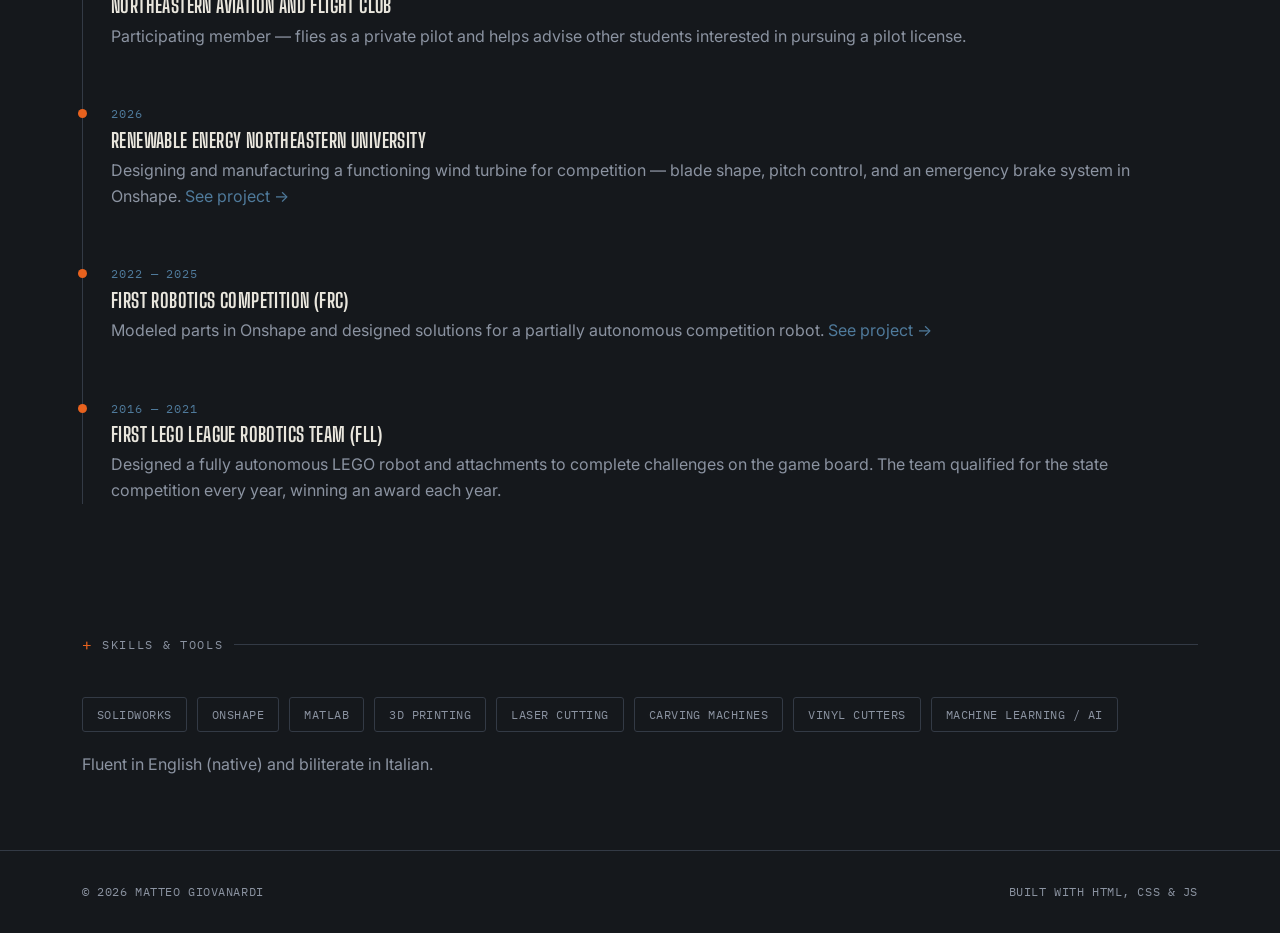
==== commit 71a318f4: "About: split into Experience / Flying / WASPs tabs Replaces the single stacked page with a real tabl" ====
--- a/about.html
+++ b/about.html
@@ -39,274 +39,380 @@
   </div>
 </header>
 
-<section>
-  <div class="wrap">
-    <div class="tick-rule"><span class="tick-label">My Connection to the WASPs</span></div>
-
-    <p class="wasp-lede">
-      Flying is the family trade. My great-grandmother, <strong>E. Marie Barrett
-      Marsh</strong> (1919&ndash;1997), flew for the U.S. Army Air Forces during the
-      Second World War as one of the Women Airforce Service Pilots &mdash; the WASP.
-      Two of her grandchildren went on to fly for the airlines. I&rsquo;m a
-      great-grandchild with a fresh private certificate and an instrument rating in
-      progress, which puts me a long way behind her but on the same heading.
-    </p>
-
-    <div class="spec-strip">
-      <div class="spec-cell">
-        <div class="label">Applied</div>
-        <div class="value">~25,000</div>
-      </div>
-      <div class="spec-cell">
-        <div class="label">Earned Wings</div>
-        <div class="value">1,074</div>
-      </div>
-      <div class="spec-cell">
-        <div class="label">Aircraft Types</div>
-        <div class="value">78</div>
-      </div>
-      <div class="spec-cell">
-        <div class="label">Lives Lost</div>
-        <div class="value">38</div>
-      </div>
-    </div>
-
-    <!--
-      PHOTO CAPTIONS - please verify before this merges to main:
-        1. "Weather Wagon" - aircraft type not identified. Her records list the
-           C-45, C-60 and UC-78 twins; if you know which one this is, name it.
-        2. "Buddy ride" - is Marie in this photo, and which seat? Type unconfirmed.
-        3. Portrait - assumed to be Marie. Add the date if you know it.
-        4. B-17 photo is the well-known USAAF press photograph, NOT family.
-           Captioned as such deliberately. Do not let it read as her.
-    -->
-    <div class="archive-grid">
-
-      <figure>
-        <div class="frame">
-          <img src="assets/images/wasp/marie-barrett-marsh-portrait.jpg"
-               alt="Portrait of Marie Barrett Marsh in a leather flight jacket, cloth flying helmet and goggles.">
-        </div>
-        <figcaption>
-          <span class="cap-label">Marie Barrett Marsh</span>
-          Leather jacket, cloth helmet, goggles pushed up &mdash; the standard
-          portrait every WASP sat for.
-        </figcaption>
-      </figure>
-
-      <figure>
-        <div class="frame">
-          <img src="assets/images/wasp/marie-barrett-marsh-weather-wagon.jpg"
-               alt="A WASP in uniform standing in front of a polished twin-engine aircraft with WEATHER WAGON painted on the nose.">
-        </div>
-        <figcaption>
-          <span class="cap-label">&ldquo;Weather Wagon&rdquo;</span>
-          In uniform beside a polished twin carrying <em>Weather Wagon</em> on the
-          nose &mdash; painted for the outfit she was assigned to, the Weather Wing
-          at Asheville.
-        </figcaption>
-      </figure>
-
-      <figure>
-        <div class="frame">
-          <img src="assets/images/wasp/marie-barrett-marsh-buddy-ride.jpg"
-               alt="Two women pilots in the tandem cockpits of a military aircraft, one shielding her eyes against the sun.">
-        </div>
-        <figcaption>
-          <span class="cap-label">Buddy ride</span>
-          Two pilots in the tandem cockpits of a service aircraft &mdash; front seat
-          and back, canopies open on the ramp.
-        </figcaption>
-      </figure>
-
-      <figure>
-        <div class="frame">
-          <img src="assets/images/wasp/wasp-b17-pistol-packin-mama.jpg"
-               alt="Four WASP pilots in flight jackets carrying parachutes, walking away from a B-17 bomber with Pistol Packin Mama painted on the nose.">
-        </div>
-        <figcaption>
-          <span class="cap-label">Not her &mdash; but her outfit</span>
-          The best-known photograph of the WASP: Frances Green, Margaret
-          &ldquo;Peg&rdquo; Kirchner, Ann Waldner and Blanche Osborn walking off the
-          B-17 <em>Pistol Packin&rsquo; Mama</em> at Lockbourne, Ohio, during
-          four-engine ferry training. A USAAF press photo rather than a family one
-          &mdash; included because it shows the job.
-        </figcaption>
-      </figure>
-
-    </div>
-
-    <div class="wasp-body">
-
-      <h3>Marie Barrett Marsh &mdash; Class 43-W-7</h3>
-      <p>
-        She learned to fly before the war, earning her license through the Civilian
-        Pilot Training Program in 1940 while at Youngstown College &mdash; one of two
-        women in a class of twenty-nine. She was teaching math and science in Ohio
-        schools when the call for women pilots went out.
+<div class="wrap">
+  <div class="tab-row" id="about-tabs" role="tablist" aria-label="About sections">
+    <button class="tab-btn" role="tab" data-tab="experience" aria-selected="false">Experience</button>
+    <button class="tab-btn" role="tab" data-tab="flying" aria-selected="false">Flying</button>
+    <button class="tab-btn" role="tab" data-tab="wasps" aria-selected="false">The WASPs</button>
+  </div>
+</div>
+
+<!-- =========================================================
+     TAB 1 — EXPERIENCE (default)
+     ========================================================= -->
+<div class="tab-panel" data-tab-panel="experience" role="tabpanel" aria-label="Experience" hidden>
+
+  <section>
+    <div class="wrap">
+      <div class="tick-rule"><span class="tick-label">Education &amp; Experience</span></div>
+      <div class="timeline">
+
+        <div class="timeline-item">
+          <div class="t-date">Sept 2025 — Present</div>
+          <h3>Northeastern University, Boston, MA</h3>
+          <p class="dim">College of Engineering. Studying towards a Mechanical Engineering
+            major with a minor in Aerospace Engineering.</p>
+        </div>
+
+        <div class="timeline-item">
+          <div class="t-date">June — July 2025</div>
+          <h3>Intern — Matt Roman Design Build Restoration LLC, Cambridge, MA</h3>
+          <p class="dim">Helped streamline the technological and organizational side of a
+            private contractor managing multiple sites — organizing construction
+            efforts, IT support, and communication between crews and material
+            providers.</p>
+        </div>
+
+        <div class="timeline-item">
+          <div class="t-date">April — May 2025</div>
+          <h3>Intern — Clearmotion, Billerica, MA</h3>
+          <p class="dim">Trained and coordinated a machine-learning model to recognize
+            hand, face, and body gestures. The result was a patented, functioning
+            model that could program a car to respond to gestures using
+            Clearmotion's active suspension technology.</p>
+        </div>
+
+        <div class="timeline-item">
+          <div class="t-date">July — August 2024</div>
+          <h3>Intern — Turner Construction, Boston, MA</h3>
+          <p class="dim">Observed the design and construction industry in action,
+            touring an MEP manufacturer, an architecture firm, a diversity
+            consultant, and other stakeholders on active projects.</p>
+        </div>
+
+        <div class="timeline-item">
+          <div class="t-date">Sept 2021 — May 2025</div>
+          <h3>Melrose High School, Melrose, MA</h3>
+          <p class="dim">3.96 GPA. Graduated with 11 AP credits across various STEM
+            fields.</p>
+        </div>
+
+      </div>
+    </div>
+  </section>
+
+  <section class="tight">
+    <div class="wrap">
+      <div class="tick-rule"><span class="tick-label">Clubs &amp; Activities</span></div>
+      <div class="timeline">
+        <div class="timeline-item">
+          <div class="t-date">2026</div>
+          <h3>Northeastern Aviation and Flight Club</h3>
+          <p class="dim">Participating member — flies as a private pilot and helps
+            advise other students interested in pursuing a pilot license.</p>
+        </div>
+        <div class="timeline-item">
+          <div class="t-date">2026</div>
+          <h3>Renewable Energy Northeastern University</h3>
+          <p class="dim">Designing and manufacturing a functioning wind turbine for
+            competition — blade shape, pitch control, and an emergency brake
+            system in Onshape. <a href="project.html?slug=wind-turbine-competition">See project →</a></p>
+        </div>
+        <div class="timeline-item">
+          <div class="t-date">2022 — 2025</div>
+          <h3>FIRST Robotics Competition (FRC)</h3>
+          <p class="dim">Modeled parts in Onshape and designed solutions for a
+            partially autonomous competition robot. <a href="project.html?slug=frc-robot-design">See project →</a></p>
+        </div>
+        <div class="timeline-item">
+          <div class="t-date">2016 — 2021</div>
+          <h3>First LEGO League Robotics Team (FLL)</h3>
+          <p class="dim">Designed a fully autonomous LEGO robot and attachments to
+            complete challenges on the game board. The team qualified for the
+            state competition every year, winning an award each year.</p>
+        </div>
+      </div>
+    </div>
+  </section>
+
+  <section class="tight">
+    <div class="wrap">
+      <div class="tick-rule"><span class="tick-label">Skills &amp; Tools</span></div>
+      <div class="skills-grid">
+        <span class="chip">SolidWorks</span>
+        <span class="chip">Onshape</span>
+        <span class="chip">MATLAB</span>
+        <span class="chip">3D Printing</span>
+        <span class="chip">Laser Cutting</span>
+        <span class="chip">Carving Machines</span>
+        <span class="chip">Vinyl Cutters</span>
+        <span class="chip">Machine Learning / AI</span>
+      </div>
+      <p class="dim" style="margin-top:20px;">Fluent in English (native) and biliterate in Italian.</p>
+    </div>
+  </section>
+
+</div>
+
+<!-- =========================================================
+     TAB 2 — FLYING
+     Add photos to assets/images/flying/ and drop a <figure>
+     into the .archive-grid below, replacing a placeholder:
+
+       <figure>
+         <div class="frame">
+           <img src="assets/images/flying/your-photo.jpg" alt="...">
+         </div>
+         <figcaption>
+           <span class="cap-label">Short label</span>
+           One or two sentences of caption.
+         </figcaption>
+       </figure>
+     ========================================================= -->
+<div class="tab-panel" data-tab-panel="flying" role="tabpanel" aria-label="Flying" hidden>
+
+  <section>
+    <div class="wrap">
+      <div class="tick-rule"><span class="tick-label">Flying</span></div>
+
+      <p class="wasp-lede">
+        Flying is the family trade. My great-grandmother flew for the U.S. Army Air
+        Forces in the Second World War, two of her grandchildren went on to fly for
+        the airlines, and I hold a private certificate with an instrument rating in
+        progress. It puts me a long way behind her, but on the same heading.
       </p>
-      <p>
-        She reported to Avenger Field in Sweetwater, Texas in May 1943 and graduated
-        that November with class 43-W-7. Her assignment was Weather Wing headquarters
-        at Asheville, North Carolina, flying the Wing&rsquo;s leadership, running
-        courier missions to the Pentagon, and flying mercy flights. Her records list
-        the B-26 Marauder, the A-24 dive bomber, and the C-45, C-60 and UC-78 twins.
+
+      <div class="spec-strip">
+        <div class="spec-cell">
+          <div class="label">Certificate</div>
+          <div class="value">Private ASEL</div>
+        </div>
+        <div class="spec-cell">
+          <div class="label">In Progress</div>
+          <div class="value">Instrument</div>
+        </div>
+        <div class="spec-cell">
+          <div class="label">Club</div>
+          <div class="value">NU Aviation</div>
+        </div>
+        <div class="spec-cell">
+          <div class="label">Based In</div>
+          <div class="value">Boston, MA</div>
+        </div>
+      </div>
+
+      <div class="archive-grid">
+        <div class="photo-pending">Photo pending</div>
+        <div class="photo-pending">Photo pending</div>
+      </div>
+
+      <div class="wasp-body">
+        <h3>In the air</h3>
+        <p>
+          I fly single-engine airplanes as a private pilot and I'm working through the
+          instrument rating now — the one that lets you fly in cloud on instruments
+          alone, and the one that turns flying from a fair-weather activity into
+          something you can actually plan a trip around. I'm a participating member of
+          the Northeastern Aviation and Flight Club, where I also help advise other
+          students who want to start working toward a license of their own.
+        </p>
+
+        <h3>On the bench</h3>
+        <p>
+          Flying leaks into everything else I build. It's the reason the aerospace
+          minor is attached to the mechanical engineering degree, and it's why the
+          things I make in LEGO Technic keep turning out to be airplanes with working
+          control surfaces rather than static models — once you've handled the real
+          controls, a wing that doesn't move stops being satisfying.
+          <a href="project.html?slug=technic-experimental-floatplane">See the floatplane →</a>
+        </p>
+
+        <h3>Where it comes from</h3>
+        <p>
+          The reason any of this is a family trade at all is Marie Barrett Marsh, my
+          great-grandmother, who flew for the Weather Wing out of Asheville, North
+          Carolina as one of the Women Airforce Service Pilots.
+          <a href="about.html?tab=wasps">Read about the WASPs →</a>
+        </p>
+      </div>
+
+    </div>
+  </section>
+
+</div>
+
+<!-- =========================================================
+     TAB 3 — THE WASPs
+
+     PHOTO CAPTIONS — please verify before this merges to main:
+       1. "Weather Wagon" — aircraft type not identified. Her records list the
+          C-45, C-60 and UC-78 twins; if you know which one this is, name it.
+       2. "Buddy ride" — is Marie in this photo, and which seat? Type unconfirmed.
+       3. Portrait — assumed to be Marie. Add the date if you know it.
+       4. B-17 photo is the well-known USAAF press photograph, NOT family.
+          Captioned as such deliberately. Do not let it read as her.
+     ========================================================= -->
+<div class="tab-panel" data-tab-panel="wasps" role="tabpanel" aria-label="The WASPs" hidden>
+
+  <section>
+    <div class="wrap">
+      <div class="tick-rule"><span class="tick-label">My Connection to the WASPs</span></div>
+
+      <p class="wasp-lede">
+        My great-grandmother, <strong>E. Marie Barrett Marsh</strong>
+        (1919&ndash;1997), flew for the U.S. Army Air Forces during the Second World
+        War as one of the Women Airforce Service Pilots &mdash; the WASP. This is who
+        she was, and what the WASP did.
       </p>
-      <p>
-        She married John Marsh in June 1944, raised eight children in Vienna, Ohio,
-        and kept her license current, flying privately until cataract surgery
-        grounded her at 58. Ohio inducted her into its Women&rsquo;s Hall of Fame in
-        1999, two years after she died.
-      </p>
-
-      <h3>Who the WASPs were</h3>
-      <p>
-        The WASP grew out of two separate 1942 experiments &mdash; Nancy Harkness
-        Love&rsquo;s ferrying squadron and Jacqueline Cochran&rsquo;s training
-        detachment &mdash; merged in August 1943 under Cochran. Their job was every
-        domestic flying mission that did not need a combat crew, so that male pilots
-        could be sent overseas: ferrying new aircraft from the factory, test-flying
-        airframes fresh out of repair, instructing, and towing targets while
-        anti-aircraft crews fired live rounds at the sleeve behind them.
-      </p>
-      <p>
-        Roughly 25,000 women applied, 1,830 were accepted for training, and 1,074
-        earned their wings. Between September 1942 and December 1944 they delivered
-        12,650 aircraft across 78 different types &mdash; from primary trainers up to
-        the B-17 and the B-29 &mdash; and logged more than 60 million miles.
-        Thirty-eight of them were killed doing it.
-      </p>
-
-      <h3>Thirty-three years to be called veterans</h3>
-      <div class="placard">
-        <p>
-          The WASP served as civilians for the entire war. When a WASP was killed
-          there was no military funeral, no flag for the family, and no government
-          money to send her home &mdash; the other women in her squadron paid for it
-          themselves.
-        </p>
-      </div>
-      <p>
-        The program was disbanded on 20 December 1944, and for decades afterward its
-        records sat archived and largely forgotten. Congress did not recognize WASP
-        service as active military duty until 1977. The Congressional Gold Medal
-        followed in 2009, accepted at the Capitol in March 2010 by the roughly 200
-        surviving members able to travel there &mdash; twelve years after Marie died.
-        Her medal is held in a museum collection today.
-      </p>
-
-      <div class="source-list">
-        <span class="cap-label">Sources</span>
-        <a href="https://cafriseabove.org/e-marie-barrett-marsh/" target="_blank" rel="noopener">CAF Rise Above &mdash; E. Marie Barrett Marsh</a><br>
-        <a href="https://cafriseabove.org/wasp_artifact/marie-barrett-marsh-congressional-gold-medal/" target="_blank" rel="noopener">CAF Rise Above &mdash; her Congressional Gold Medal</a><br>
-        <a href="https://waspmuseum.org/history/" target="_blank" rel="noopener">National WASP WWII Museum &mdash; History</a><br>
-        <a href="https://www.nationalww2museum.org/war/articles/wasp-women-airforce-service-pilots" target="_blank" rel="noopener">National WWII Museum &mdash; WASP</a><br>
-        <a href="https://www.nps.gov/articles/000/women-airforce-service-pilots-wasp.htm" target="_blank" rel="noopener">National Park Service &mdash; WASP</a>
-      </div>
-
-    </div>
-  </div>
-</section>
-
-<section>
-  <div class="wrap">
-    <div class="tick-rule"><span class="tick-label">Education &amp; Experience</span></div>
-    <div class="timeline">
-
-      <div class="timeline-item">
-        <div class="t-date">Sept 2025 — Present</div>
-        <h3>Northeastern University, Boston, MA</h3>
-        <p class="dim">College of Engineering. Studying towards a Mechanical Engineering
-          major with a minor in Aerospace Engineering.</p>
-      </div>
-
-      <div class="timeline-item">
-        <div class="t-date">June — July 2025</div>
-        <h3>Intern — Matt Roman Design Build Restoration LLC, Cambridge, MA</h3>
-        <p class="dim">Helped streamline the technological and organizational side of a
-          private contractor managing multiple sites — organizing construction
-          efforts, IT support, and communication between crews and material
-          providers.</p>
-      </div>
-
-      <div class="timeline-item">
-        <div class="t-date">April — May 2025</div>
-        <h3>Intern — Clearmotion, Billerica, MA</h3>
-        <p class="dim">Trained and coordinated a machine-learning model to recognize
-          hand, face, and body gestures. The result was a patented, functioning
-          model that could program a car to respond to gestures using
-          Clearmotion's active suspension technology.</p>
-      </div>
-
-      <div class="timeline-item">
-        <div class="t-date">July — August 2024</div>
-        <h3>Intern — Turner Construction, Boston, MA</h3>
-        <p class="dim">Observed the design and construction industry in action,
-          touring an MEP manufacturer, an architecture firm, a diversity
-          consultant, and other stakeholders on active projects.</p>
-      </div>
-
-      <div class="timeline-item">
-        <div class="t-date">Sept 2021 — May 2025</div>
-        <h3>Melrose High School, Melrose, MA</h3>
-        <p class="dim">3.96 GPA. Graduated with 11 AP credits across various STEM
-          fields.</p>
-      </div>
-
-    </div>
-  </div>
-</section>
-
-<section class="tight">
-  <div class="wrap">
-    <div class="tick-rule"><span class="tick-label">Clubs &amp; Activities</span></div>
-    <div class="timeline">
-      <div class="timeline-item">
-        <div class="t-date">2026</div>
-        <h3>Northeastern Aviation and Flight Club</h3>
-        <p class="dim">Participating member — flies as a private pilot and helps
-          advise other students interested in pursuing a pilot license.</p>
-      </div>
-      <div class="timeline-item">
-        <div class="t-date">2026</div>
-        <h3>Renewable Energy Northeastern University</h3>
-        <p class="dim">Designing and manufacturing a functioning wind turbine for
-          competition — blade shape, pitch control, and an emergency brake
-          system in Onshape. <a href="project.html?slug=wind-turbine-competition">See project →</a></p>
-      </div>
-      <div class="timeline-item">
-        <div class="t-date">2022 — 2025</div>
-        <h3>FIRST Robotics Competition (FRC)</h3>
-        <p class="dim">Modeled parts in Onshape and designed solutions for a
-          partially autonomous competition robot. <a href="project.html?slug=frc-robot-design">See project →</a></p>
-      </div>
-      <div class="timeline-item">
-        <div class="t-date">2016 — 2021</div>
-        <h3>First LEGO League Robotics Team (FLL)</h3>
-        <p class="dim">Designed a fully autonomous LEGO robot and attachments to
-          complete challenges on the game board. The team qualified for the
-          state competition every year, winning an award each year.</p>
-      </div>
-    </div>
-  </div>
-</section>
-
-<section class="tight">
-  <div class="wrap">
-    <div class="tick-rule"><span class="tick-label">Skills &amp; Tools</span></div>
-    <div class="skills-grid">
-      <span class="chip">SolidWorks</span>
-      <span class="chip">Onshape</span>
-      <span class="chip">MATLAB</span>
-      <span class="chip">3D Printing</span>
-      <span class="chip">Laser Cutting</span>
-      <span class="chip">Carving Machines</span>
-      <span class="chip">Vinyl Cutters</span>
-      <span class="chip">Machine Learning / AI</span>
-    </div>
-    <p class="dim" style="margin-top:20px;">Fluent in English (native) and biliterate in Italian.</p>
-  </div>
-</section>
+
+      <div class="spec-strip">
+        <div class="spec-cell">
+          <div class="label">Applied</div>
+          <div class="value">~25,000</div>
+        </div>
+        <div class="spec-cell">
+          <div class="label">Earned Wings</div>
+          <div class="value">1,074</div>
+        </div>
+        <div class="spec-cell">
+          <div class="label">Aircraft Types</div>
+          <div class="value">78</div>
+        </div>
+        <div class="spec-cell">
+          <div class="label">Lives Lost</div>
+          <div class="value">38</div>
+        </div>
+      </div>
+
+      <div class="archive-grid">
+
+        <figure>
+          <div class="frame">
+            <img src="assets/images/wasp/marie-barrett-marsh-portrait.jpg"
+                 alt="Portrait of Marie Barrett Marsh in a leather flight jacket, cloth flying helmet and goggles.">
+          </div>
+          <figcaption>
+            <span class="cap-label">Marie Barrett Marsh</span>
+            Leather jacket, cloth helmet, goggles pushed up &mdash; the standard
+            portrait every WASP sat for.
+          </figcaption>
+        </figure>
+
+        <figure>
+          <div class="frame">
+            <img src="assets/images/wasp/marie-barrett-marsh-weather-wagon.jpg"
+                 alt="A WASP in uniform standing in front of a polished twin-engine aircraft with WEATHER WAGON painted on the nose.">
+          </div>
+          <figcaption>
+            <span class="cap-label">&ldquo;Weather Wagon&rdquo;</span>
+            In uniform beside a polished twin carrying <em>Weather Wagon</em> on the
+            nose &mdash; painted for the outfit she was assigned to, the Weather Wing
+            at Asheville.
+          </figcaption>
+        </figure>
+
+        <figure>
+          <div class="frame">
+            <img src="assets/images/wasp/marie-barrett-marsh-buddy-ride.jpg"
+                 alt="Two women pilots in the tandem cockpits of a military aircraft, one shielding her eyes against the sun.">
+          </div>
+          <figcaption>
+            <span class="cap-label">Buddy ride</span>
+            Two pilots in the tandem cockpits of a service aircraft &mdash; front seat
+            and back, canopies open on the ramp.
+          </figcaption>
+        </figure>
+
+        <figure>
+          <div class="frame">
+            <img src="assets/images/wasp/wasp-b17-pistol-packin-mama.jpg"
+                 alt="Four WASP pilots in flight jackets carrying parachutes, walking away from a B-17 bomber with Pistol Packin Mama painted on the nose.">
+          </div>
+          <figcaption>
+            <span class="cap-label">Not her &mdash; but her outfit</span>
+            The best-known photograph of the WASP: Frances Green, Margaret
+            &ldquo;Peg&rdquo; Kirchner, Ann Waldner and Blanche Osborn walking off the
+            B-17 <em>Pistol Packin&rsquo; Mama</em> at Lockbourne, Ohio, during
+            four-engine ferry training. A USAAF press photo rather than a family one
+            &mdash; included because it shows the job.
+          </figcaption>
+        </figure>
+
+      </div>
+
+      <div class="wasp-body">
+
+        <h3>Marie Barrett Marsh &mdash; Class 43-W-7</h3>
+        <p>
+          She learned to fly before the war, earning her license through the Civilian
+          Pilot Training Program in 1940 while at Youngstown College &mdash; one of two
+          women in a class of twenty-nine. She was teaching math and science in Ohio
+          schools when the call for women pilots went out.
+        </p>
+        <p>
+          She reported to Avenger Field in Sweetwater, Texas in May 1943 and graduated
+          that November with class 43-W-7. Her assignment was Weather Wing headquarters
+          at Asheville, North Carolina, flying the Wing&rsquo;s leadership, running
+          courier missions to the Pentagon, and flying mercy flights. Her records list
+          the B-26 Marauder, the A-24 dive bomber, and the C-45, C-60 and UC-78 twins.
+        </p>
+        <p>
+          She married John Marsh in June 1944, raised eight children in Vienna, Ohio,
+          and kept her license current, flying privately until cataract surgery
+          grounded her at 58. Ohio inducted her into its Women&rsquo;s Hall of Fame in
+          1999, two years after she died.
+        </p>
+
+        <h3>Who the WASPs were</h3>
+        <p>
+          The WASP grew out of two separate 1942 experiments &mdash; Nancy Harkness
+          Love&rsquo;s ferrying squadron and Jacqueline Cochran&rsquo;s training
+          detachment &mdash; merged in August 1943 under Cochran. Their job was every
+          domestic flying mission that did not need a combat crew, so that male pilots
+          could be sent overseas: ferrying new aircraft from the factory, test-flying
+          airframes fresh out of repair, instructing, and towing targets while
+          anti-aircraft crews fired live rounds at the sleeve behind them.
+        </p>
+        <p>
+          Roughly 25,000 women applied, 1,830 were accepted for training, and 1,074
+          earned their wings. Between September 1942 and December 1944 they delivered
+          12,650 aircraft across 78 different types &mdash; from primary trainers up to
+          the B-17 and the B-29 &mdash; and logged more than 60 million miles.
+          Thirty-eight of them were killed doing it.
+        </p>
+
+        <h3>Thirty-three years to be called veterans</h3>
+        <div class="placard">
+          <p>
+            The WASP served as civilians for the entire war. When a WASP was killed
+            there was no military funeral, no flag for the family, and no government
+            money to send her home &mdash; the other women in her squadron paid for it
+            themselves.
+          </p>
+        </div>
+        <p>
+          The program was disbanded on 20 December 1944, and for decades afterward its
+          records sat archived and largely forgotten. Congress did not recognize WASP
+          service as active military duty until 1977. The Congressional Gold Medal
+          followed in 2009, accepted at the Capitol in March 2010 by the roughly 200
+          surviving members able to travel there &mdash; twelve years after Marie died.
+          Her medal is held in a museum collection today.
+        </p>
+
+        <div class="source-list">
+          <span class="cap-label">Sources</span>
+          <a href="https://cafriseabove.org/e-marie-barrett-marsh/" target="_blank" rel="noopener">CAF Rise Above &mdash; E. Marie Barrett Marsh</a><br>
+          <a href="https://cafriseabove.org/wasp_artifact/marie-barrett-marsh-congressional-gold-medal/" target="_blank" rel="noopener">CAF Rise Above &mdash; her Congressional Gold Medal</a><br>
+          <a href="https://waspmuseum.org/history/" target="_blank" rel="noopener">National WASP WWII Museum &mdash; History</a><br>
+          <a href="https://www.nationalww2museum.org/war/articles/wasp-women-airforce-service-pilots" target="_blank" rel="noopener">National WWII Museum &mdash; WASP</a><br>
+          <a href="https://www.nps.gov/articles/000/women-airforce-service-pilots-wasp.htm" target="_blank" rel="noopener">National Park Service &mdash; WASP</a>
+        </div>
+
+      </div>
+    </div>
+  </section>
+
+</div>
 
 <footer>
   <div class="wrap" style="display:flex;justify-content:space-between;width:100%;flex-wrap:wrap;gap:10px;">
--- a/css/styles.css
+++ b/css/styles.css
@@ -698,3 +698,62 @@
 .source-list .cap-label { color: var(--color-text-dim); margin-bottom: 4px; }
 .source-list a { color: var(--color-text-dim); }
 .source-list a:hover { color: var(--color-accent); }
+
+/* ---------- About page tabs ---------- */
+
+.tab-row {
+  display: flex;
+  gap: 2px;
+  flex-wrap: wrap;
+  margin: 34px 0 0;
+  border-bottom: 1px solid var(--color-rule);
+}
+
+.tab-btn {
+  appearance: none;
+  background: none;
+  border: none;
+  border-bottom: 2px solid transparent;
+  margin-bottom: -1px;
+  padding: 13px 18px;
+  color: var(--color-text-dim);
+  font-family: var(--font-mono);
+  font-size: 12px;
+  letter-spacing: 0.09em;
+  text-transform: uppercase;
+  cursor: pointer;
+  transition: color 0.15s ease, border-color 0.15s ease;
+}
+
+.tab-btn:hover { color: var(--color-text); }
+
+.tab-btn.active {
+  color: var(--color-text);
+  border-bottom-color: var(--color-accent);
+}
+
+.tab-btn:focus-visible {
+  outline: 1px solid var(--color-accent-2);
+  outline-offset: -2px;
+}
+
+.tab-panel[hidden] { display: none; }
+
+@media (max-width: 520px) {
+  .tab-btn { padding: 12px 12px; font-size: 11px; letter-spacing: 0.06em; }
+}
+
+.photo-pending {
+  display: flex;
+  align-items: center;
+  justify-content: center;
+  min-height: 240px;
+  background: var(--color-surface);
+  border: 1px dashed var(--color-rule);
+  border-radius: 4px;
+  color: var(--color-text-dim);
+  font-family: var(--font-mono);
+  font-size: 12px;
+  letter-spacing: 0.07em;
+  text-transform: uppercase;
+}
